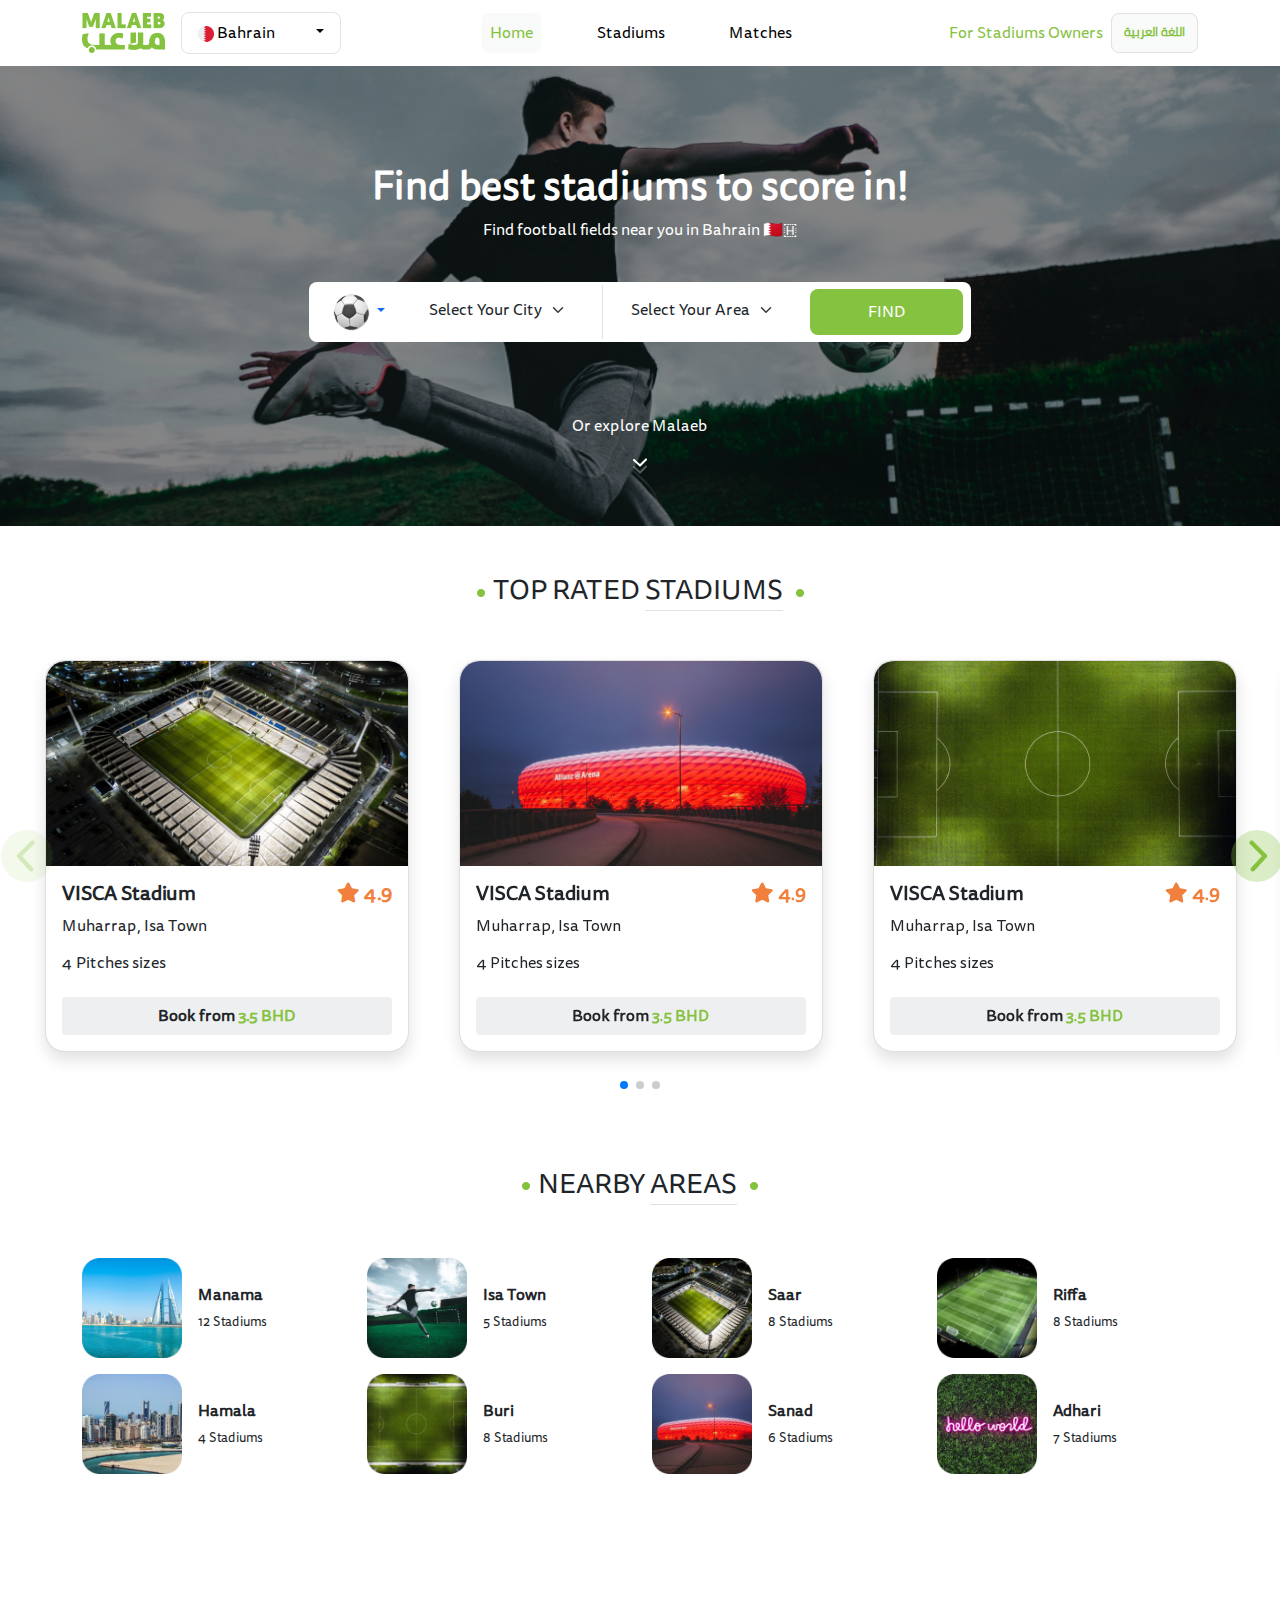
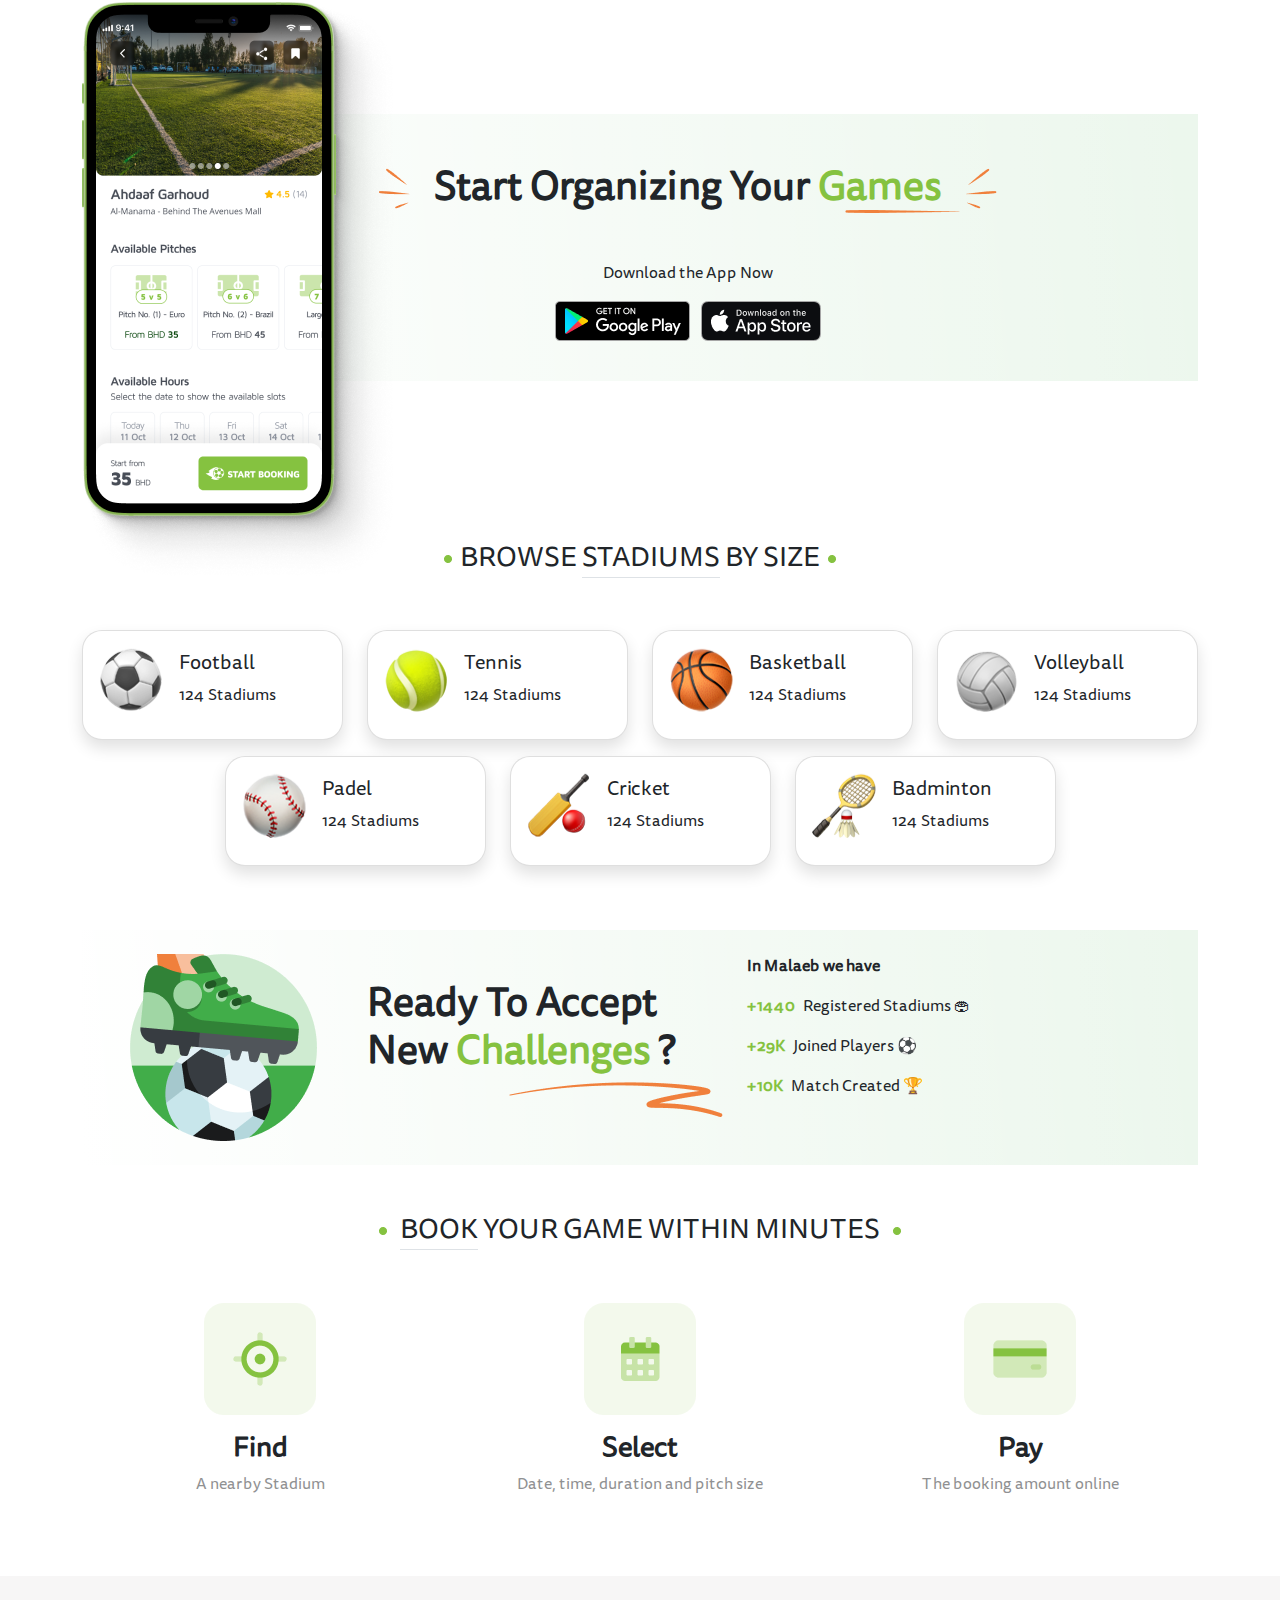
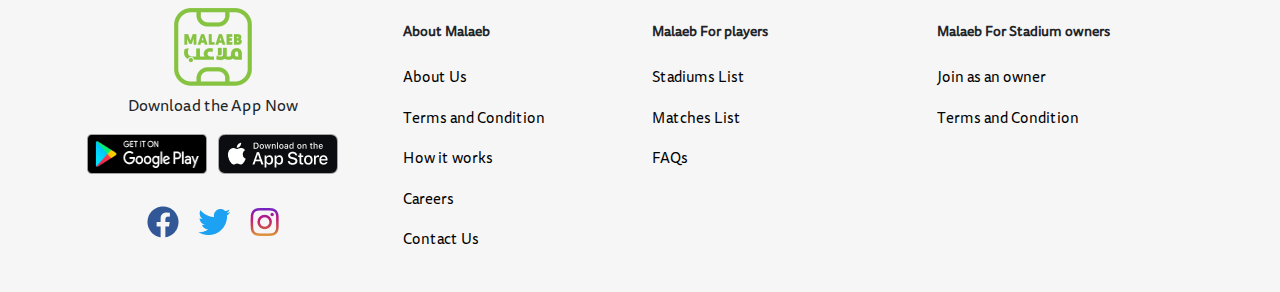
==== index.html @ 945eabc9 "edit home page and stadium list" ====
<!DOCTYPE html>
<html lang="en">

<head>
  <meta charset="UTF-8">
  <meta name="viewport" content="width=device-width, initial-scale=1.0">
  <meta http-equiv="X-UA-Compatible" content="ie=edge">
  <meta name="Description" content="Enter your description here" />
  <link rel="icon" href="images/logo.png">
  <link rel="stylesheet" href="css/bootstrap.min.css">
  <link rel="stylesheet" href="https://cdnjs.cloudflare.com/ajax/libs/font-awesome/5.15.4/css/all.min.css">
  <link rel="stylesheet" href="css/swiper-bundle.min.css">
  <link rel="stylesheet" href="css/style.css">
  <title>Malaaeb</title>
</head>

<body>

  <!-- Header -->
  <header>
    <nav class="navbar editNavbar navbar-expand-lg navbar-light">
      <div class="container">
        <a class="navbar-brand" href="index.html"><img src="images/logo.png" alt="imageLogo" class="img-fluid"></a>
        <button class="navbar-toggler" type="button" data-bs-toggle="collapse" data-bs-target="#navbarSupportedContent"
          aria-controls="navbarSupportedContent" aria-expanded="false" aria-label="Toggle navigation">
          <span class="navbar-toggler-icon"></span>
        </button>
        <div class="collapse navbar-collapse pt-xl-0 pt-4" id="navbarSupportedContent">
          <ul class="navbar-nav me-auto mb-2 mb-lg-0">
            <li class="nav-item dropdown">
              <a class="nav-link dropdown-toggle ps-2" href="#" id="navbarDropdown" role="button" data-bs-toggle="dropdown" aria-expanded="false">
                <img src="images/bahrain.png" class="ps-2"> Bahrain
              </a>
              <ul class="dropdown-menu" aria-labelledby="navbarDropdown">
                <li><a class="dropdown-item" href="#"><img src="images/bahrain.png"> English</a></li>
                <li><a class="dropdown-item" href="#"><img src="images/bahrain.png"> French</a></li>
              </ul>
            </li>
          </ul>
          <ul class="navbar-nav mx-auto mb-2 mb-lg-0">
            <li class="nav-item me-lg-5">
              <a class="nav-link active" href="index.html">Home</a>
            </li>
            <li class="nav-item me-lg-5">
              <a class="nav-link" href="">Stadiums</a>
            </li>
            <li class="nav-item">
              <a class="nav-link" href="matches-list.html">Matches</a>
            </li>
          </ul>
          <ul class="navbar-nav ms-auto mb-2 mb-lg-0">
            <li class="nav-item">
              <a class="nav-link textGreen" href="#">For Stadiums Owners</a>
            </li>
            <li class="nav-item">
              <span class="badge badgeLanguage">اللغة العربية</span>
            </li>
          </ul>
        </div>
      </div>
    </nav>
  </header>
  
  <!-- Find Best Stadiums -->
  <div class="sectionFirst">
    <div class="overlay">
      <div class="container pt-5">
        <div class="row justify-content-center">
          <div class="col-lg-10 text-center">
            <h1 class="text-white fw-bold pt-5">Find best stadiums to score in!</h1>
            <p class="text-white pb-4">Find football fields near you in Bahrain 🇧🇭🇭</p>
            <form>
              <div class="d-sm-flex justify-content-center">
                <div class="d-sm-flex bg-white findForm mb-4">
                  <div class="dropSport text-start">
                    <a class="nav-link dropdown-toggle ps-2 w-100" href="#" id="navbarDropdown" role="button" data-bs-toggle="dropdown" aria-expanded="false">
                      <img src="images/football.png" class="ps-2"> <span class="text-dark d-inline d-sm-none">Football</span>
                    </a>
                    <ul class="dropdown-menu" aria-labelledby="navbarDropdown">
                      <li><a class="dropdown-item" href="#"><img src="images/basket.png">
                        <span class="text-dark d-inline d-sm-none">Basket Ball</span></a>
                      </li>
                      <li><a class="dropdown-item" href="#"><img src="images/volyball.png">
                        <span class="text-dark d-inline d-sm-none">Volley Ball </span></a>
                      </li>
                    </ul>
                  </div>
                  <div class="me-lg-2 px-lg-3">
                    <select class="form-select border-0" aria-label="Default select example">
                      <option selected>Select Your City</option>
                      <option value="cairo">Cairo</option>
                      <option value="alex">Alex</option>
                      <option value="giza">Giza</option>
                    </select>
                  </div>
                  <div class="me-lg-2 px-lg-3 border-start">
                    <select class="form-select border-0" aria-label="Default select example">
                      <option selected>Select Your Area</option>
                      <option value="minia">Minia</option>
                      <option value="mallawi">Mallawi</option>
                      <option value="dayo">Dayo</option>
                    </select>
                  </div>
                  <div>
                    <a href="#" class="btn bg-white textG border-0 mt-1 mb-1 d-block d-sm-none text-start">
                      <img src="images/Position.png" class="imgPosition" alt=""> Detect My Location
                    </a>
                    <button class="btn btnFind mt-1 mb-1 d-none d-sm-block">Find</button>
                    <button class="btn btnFind mt-1 mb-1 d-block d-sm-none">Find Stadiums</button>
                  </div>
                </div>
              </div>
            </form>
            <p class="pt-5 text-white">Or explore Malaeb</p>
            <img src="images/arrow.png" class="img-fluid mx-auto mb-5" alt="">
          </div>
        </div>
      </div>
    </div>
  </div>

  <!-- Top Related Stadiums -->
  <div class="topStaduims pb-4">
    <div class="container-fluid pt-5 px-0">
      <h3 class="text-center"><img class="me-2" src="images/point.png" alt="">TOP RATED  <span class="border-bottom">STADIUMS</span> <img class="ms-2" src="images/point.png" alt=""></h3>
      <div class="swiper-container">
        <div class="swiper-wrapper">
          <div class="swiper-slide">
            <div class="card cardSwipper">
              <img src="images/stad1.png" class="card-img-top" alt="">
              <div class="card-body">
                <h5>VISCA Stadium <span class="float-end stars"><i class="fa fa-star"></i> 4.9</span></h5>
                <p>Muharrap, Isa Town</p>
                <h6>4 Pitches sizes</h6>
                <button class="btn btnBook w-100">Book from <span class="textG">3.5 BHD</span></button>
              </div>
            </div>
          </div>
          <div class="swiper-slide">
            <div class="card cardSwipper">
              <img src="images/stad2.png" class="card-img-top" alt="">
              <div class="card-body">
                <h5>VISCA Stadium <span class="float-end stars"><i class="fa fa-star"></i> 4.9</span></h5>
                <p>Muharrap, Isa Town</p>
                <h6>4 Pitches sizes</h6>
                <button class="btn btnBook w-100">Book from <span class="textG">3.5 BHD</span></button>
              </div>
            </div>
          </div>
          <div class="swiper-slide">
            <div class="card cardSwipper">
              <img src="images/stad3.png" class="card-img-top" alt="">
              <div class="card-body">
                <h5>VISCA Stadium <span class="float-end stars"><i class="fa fa-star"></i> 4.9</span></h5>
                <p>Muharrap, Isa Town</p>
                <h6>4 Pitches sizes</h6>
                <button class="btn btnBook w-100">Book from <span class="textG">3.5 BHD</span></button>
              </div>
            </div>
          </div>
          <div class="swiper-slide">
            <div class="card cardSwipper">
              <img src="images/stad1.png" class="card-img-top" alt="">
              <div class="card-body">
                <h5>VISCA Stadium <span class="float-end stars"><i class="fa fa-star"></i> 4.9</span></h5>
                <p>Muharrap, Isa Town</p>
                <h6>4 Pitches sizes</h6>
                <button class="btn btnBook w-100">Book from <span class="textG">3.5 BHD</span></button>
              </div>
            </div>
          </div>
          <div class="swiper-slide">
            <div class="card cardSwipper">
              <img src="images/stad1.png" class="card-img-top" alt="">
              <div class="card-body">
                <h5>VISCA Stadium <span class="float-end stars"><i class="fa fa-star"></i> 4.9</span></h5>
                <p>Muharrap, Isa Town</p>
                <h6>4 Pitches sizes</h6>
                <button class="btn btnBook w-100">Book from <span class="textG">3.5 BHD</span></button>
              </div>
            </div>
          </div>
        </div>
        <div class="swiper-button-next"><img src="images/Rightcircle.png" alt=""></div>
        <div class="swiper-button-prev"><img src="images/Leftcircle.png" alt=""></div>
        <!-- Add Pagination -->
        <div class="swiper-pagination"></div>
      </div>
    </div>
  </div>

  <div class="container pt-5">
    <!-- Nearby Areas -->
    <h3 class="text-center"><img class="me-2" src="images/point.png" alt="">NEARBY <span class="border-bottom">AREAS</span> <img class="ms-2" src="images/point.png" alt=""></h3>
    <div class="row pt-5">
      <div class="col-lg-3 col-md-4 col-6 mb-3">
        <div class="d-flex">
          <div class="flex-shrink-0">
            <img src="images/manama.png" class="imgMedia" alt="...">
          </div>
          <div class="flex-grow-1 ms-3 pt-lg-4 pt-md-4 pt-sm-3 pt-1">
            <h6 class="fw-bold pt-1">Manama</h6>
            <p class="textVsmall">12 Stadiums</p>
          </div>
        </div>
      </div>
      <div class="col-lg-3 col-md-4 col-6 mb-3">
        <div class="d-flex">
          <div class="flex-shrink-0">
            <img src="images/play.png" class="imgMedia" alt="...">
          </div>
          <div class="flex-grow-1 ms-3 pt-lg-4 pt-md-4 pt-sm-3 pt-1">
            <h6 class="fw-bold pt-1">Isa Town</h6>
            <p class="textVsmall">5 Stadiums</p>
          </div>
        </div>
      </div>
      <div class="col-lg-3 col-md-4 col-6 mb-3">
        <div class="d-flex">
          <div class="flex-shrink-0">
            <img src="images/playground.png" class="imgMedia" alt="...">
          </div>
          <div class="flex-grow-1 ms-3 pt-lg-4 pt-md-4 pt-sm-3 pt-1">
            <h6 class="fw-bold pt-1">Saar</h6>
            <p class="textVsmall">8 Stadiums</p>
          </div>
        </div>
      </div>
      <div class="col-lg-3 col-md-4 col-6 mb-3">
        <div class="d-flex">
          <div class="flex-shrink-0">
            <img src="images/playground2.png" class="imgMedia" alt="...">
          </div>
          <div class="flex-grow-1 ms-3 pt-lg-4 pt-md-4 pt-sm-3 pt-1">
            <h6 class="fw-bold pt-1">Riffa</h6>
            <p class="textVsmall">8 Stadiums</p>
          </div>
        </div>
      </div>
      <div class="col-lg-3 col-md-4 col-6 mb-3">
        <div class="d-flex">
          <div class="flex-shrink-0">
            <img src="images/playground3.png" class="imgMedia" alt="...">
          </div>
          <div class="flex-grow-1 ms-3 pt-lg-4 pt-md-4 pt-sm-3 pt-1">
            <h6 class="fw-bold pt-1">Hamala</h6>
            <p class="textVsmall">4 Stadiums</p>
          </div>
        </div>
      </div>
      <div class="col-lg-3 col-md-4 col-6 mb-3">
        <div class="d-flex">
          <div class="flex-shrink-0">
            <img src="images/playground4.png" class="imgMedia" alt="...">
          </div>
          <div class="flex-grow-1 ms-3 pt-lg-4 pt-md-4 pt-sm-3 pt-1">
            <h6 class="fw-bold pt-1">Buri</h6>
            <p class="textVsmall">8 Stadiums</p>
          </div>
        </div>
      </div>
      <div class="col-lg-3 col-md-4 col-6 mb-3">
        <div class="d-flex">
          <div class="flex-shrink-0">
            <img src="images/playground5.png" class="imgMedia" alt="...">
          </div>
          <div class="flex-grow-1 ms-3 pt-lg-4 pt-md-4 pt-sm-3 pt-1">
            <h6 class="fw-bold pt-1">Sanad</h6>
            <p class="textVsmall">6 Stadiums</p>
          </div>
        </div>
      </div>
      <div class="col-lg-3 col-md-4 col-6 mb-3">
        <div class="d-flex">
          <div class="flex-shrink-0">
            <img src="images/playground6.png" class="imgMedia" alt="...">
          </div>
          <div class="flex-grow-1 ms-3 pt-lg-4 pt-md-4 pt-sm-3 pt-1">
            <h6 class="fw-bold pt-1">Adhari</h6>
            <p class="textVsmall">7 Stadiums</p>
          </div>
        </div>
      </div>
    </div>

    <!--  Start Organizing Your Games -->
    <div class="jumbo">
      <div class="row">
        <div class="col-lg-3 col-md-4">
          <img src="images/iphone.png" class="imgAbsolute" alt="">
        </div>
        <div class="col-lg-7 col-md-8 text-center">
          <h1 class="fw-bold textLg pt-md-5 pt-5 pb-0 mb-0"><img src="images/linesLeft.png" class="me-3" alt="">
            Start Organizing Your <span class="textG">Games</span>  <img src="images/linesRight.png" class="ms-3" alt="">
          </h1>
          <img src="images/border.png" class="ms-auto d-block me-5" alt="">
          <p class="pt-md-5 pt-3 clearfix">Download the App Now</p>
          <p class="text-center pb-4">
            <a href="#"><img src="images/googleplay.png" class="me-2 imgSocial" alt=""></a>
            <a href="#"><img src="images/appstore.png" class="imgSocial" alt=""></a>
          </p>
        </div>
      </div>
    </div>

    <!-- BROWSE STADIUMS BY SIZE -->
    <div>
      <h3 class="text-center"><img class="me-2" src="images/point.png" alt="">BROWSE <span class="border-bottom">STADIUMS</span> BY SIZE<img class="ms-2" src="images/point.png" alt=""></h3>
      <div class="row justify-content-center pt-5">
        <div class="col-lg-3 col-md-4 col-sm-6 mb-3">
          <div class="card cardPlayground">
            <div class="card-body">
              <div class="d-flex">
                <div class="flex-shrink-0">
                  <img src="images/football.png" alt="...">
                </div>
                <div class="flex-grow-1 ms-3 pt-1">
                  <h5>Football</h5>
                  <p>124 Stadiums</p>
                </div>
              </div>
            </div>
          </div>
        </div>
        <div class="col-lg-3 col-md-4 col-sm-6 mb-3">
          <div class="card cardPlayground">
            <div class="card-body">
              <div class="d-flex">
                <div class="flex-shrink-0">
                  <img src="images/tennis.png" alt="...">
                </div>
                <div class="flex-grow-1 ms-3 pt-1">
                  <h5>Tennis</h5>
                  <p>124 Stadiums</p>
                </div>
              </div>
            </div>
          </div>
        </div>
        <div class="col-lg-3 col-md-4 col-sm-6 mb-3">
          <div class="card cardPlayground">
            <div class="card-body">
              <div class="d-flex">
                <div class="flex-shrink-0">
                  <img src="images/basket.png" alt="...">
                </div>
                <div class="flex-grow-1 ms-3 pt-1">
                  <h5>Basketball</h5>
                  <p>124 Stadiums</p>
                </div>
              </div>
            </div>
          </div>
        </div>
        <div class="col-lg-3 col-md-4 col-sm-6 mb-3">
          <div class="card cardPlayground">
            <div class="card-body">
              <div class="d-flex">
                <div class="flex-shrink-0">
                  <img src="images/volyball.png" alt="...">
                </div>
                <div class="flex-grow-1 ms-3 pt-1">
                  <h5>Volleyball</h5>
                  <p>124 Stadiums</p>
                </div>
              </div>
            </div>
          </div>
        </div>
        <div class="col-lg-3 col-md-4 col-sm-6 mb-3">
          <div class="card cardPlayground">
            <div class="card-body">
              <div class="d-flex">
                <div class="flex-shrink-0">
                  <img src="images/padel.png" alt="...">
                </div>
                <div class="flex-grow-1 ms-3 pt-1">
                  <h5>Padel</h5>
                  <p>124 Stadiums</p>
                </div>
              </div>
            </div>
          </div>
        </div>
        <div class="col-lg-3 col-md-4 col-sm-6 mb-3">
          <div class="card cardPlayground">
            <div class="card-body">
              <div class="d-flex">
                <div class="flex-shrink-0">
                  <img src="images/cricket.png" alt="...">
                </div>
                <div class="flex-grow-1 ms-3 pt-1">
                  <h5>Cricket</h5>
                  <p>124 Stadiums</p>
                </div>
              </div>
            </div>
          </div>
        </div>
        <div class="col-lg-3 col-md-4 col-sm-6 mb-3">
          <div class="card cardPlayground">
            <div class="card-body">
              <div class="d-flex">
                <div class="flex-shrink-0">
                  <img src="images/badminton.png" alt="...">
                </div>
                <div class="flex-grow-1 ms-3 pt-1">
                  <h5>Badminton</h5>
                  <p>124 Stadiums</p>
                </div>
              </div>
            </div>
          </div>
        </div>
      </div>
    </div>

    <!-- Ready To Accept -->
    <div class="score mt-5">
      <div class="row">
        <div class="col-lg-3 col-md-3 col-5">
          <div class="p-lg-4 pt-md-4 pt-sm-4 pt-4">
            <img src="images/soccer.png" class="img-fluid ms-3 ms-lg-4 ms-md-2" alt="">
          </div>
        </div>
        <div class="col-lg-4 col-md-4 col-7">
          <h1 class="pt-lg-5 pt-md-4 pt-sm-5 pt-5 textlarge fw-bold">Ready To Accept <br>
            New <span class="textG">Challenges</span> ?
          </h1>
          <img src="images/Page.png" class="ms-auto d-block img-fluid" alt="">
        </div>
        <div class="col-lg-5 col-md-5">
          <div class="pt-4 paddingTop">
            <p class="fw-bold">In Malaeb we have</p>
            <p><span class="textG fw-bold pe-2">+1440</span>Registered Stadiums 🏟 </p>
            <p><span class="textG fw-bold pe-2">+29K</span>Joined Players ⚽️</p>
            <p><span class="textG fw-bold pe-2">+10K</span>Match Created 🏆</p>
          </div>
        </div>
      </div>
    </div>

    <!-- Book your Game -->
    <div class="pt-5">
      <h3 class="text-center"><img class="me-2" src="images/point.png" alt="">
        <span class="border-bottom">BOOK</span> YOUR GAME WITHIN MINUTES <img class="ms-2" src="images/point.png" alt="">
      </h3>
      <div class="row justify-content-around pt-5">
        <div class="col-lg-3 col-md-3 sm-6 text-md-center text-lg-center mb-3">
          <div class="d-md-block d-flex">
            <div class="bgImage">
              <img src="images/Position.png" class="img-fluid mx-auto d-block imageFixedHeight" alt="">
            </div>
            <div>
              <h3 class="fw-bold pt-4 pt-lg-3">Find</h3>
              <p class="textSmall">A nearby Stadium</p>
            </div>
          </div>
        </div>
        <div class="col-lg-3 col-md-3 sm-6 text-md-center text-lg-center mb-3">
          <div class="d-md-block d-flex">
            <div class="bgImage">
              <img src="images/calendar.png" class="img-fluid mx-auto d-block imageFixedHeight" alt="">
            </div>
            <div>
              <h3 class="fw-bold pt-4 pt-lg-3">Select</h3>
              <p class="textSmall">Date, time, duration and pitch size</p>
            </div>
          </div>
        </div>
        <div class="col-lg-3 col-md-3 sm-6 text-md-center text-lg-center mb-3">
          <div class="d-md-block d-flex">
            <div class="bgImage">
              <img src="images/Creditcard.png" class="img-fluid mx-auto d-block imageFixedHeight" alt="">
            </div>
            <div>
              <h3 class="fw-bold pt-4 pt-lg-3">Pay</h3>
              <p class="textSmall">The booking amount online</p>
            </div>
          </div>
        </div>
      </div>
    </div>

  </div>
  <!-- Footer -->
  <div class="footer p-4 mt-5">
    <div class="container">
      <div class="row">
        <div class="col-lg-3 col-md-6">
          <img src="images/malaeb.png" class="img-fluid mx-auto d-block" alt="">
          <p class="text-center">Download the App Now</p>
          <p class="text-center">
            <a href="#"><img src="images/googleplay.png" class="me-2 imgSocial" alt=""></a>
            <a href="#"><img src="images/appstore.png" class="imgSocial" alt=""></a>
          </p>
          <p class="text-center pt-3">
            <a href="#"><img src="images/facebook.png" class="me-3" alt=""></a>
            <a href="#"><img src="images/twitter.png" class="me-3" alt=""></a>
            <a href="#"><img src="images/instagram.png" alt=""></a>
          </p>
        </div>
        <div class="col-lg-3 col-md-6 col-sm-6 ps-lg-5 willHide">
          <h6 class="pt-4">About Malaeb</h6>
          <p><a href="#">About Us</a></p>
          <p><a href="#">Terms and Condition</a></p>
          <p><a href="#">How it works</a></p>
          <p><a href="#">Careers</a></p>
          <p><a href="#">Contact Us</a></p>
        </div>
        <div class="col-lg-3 col-md-6 col-sm-6 willHide">
          <h6 class="pt-4">Malaeb For players</h6>
          <p><a href="#">Stadiums List</a></p>
          <p><a href="#">Matches List</a></p>
          <p><a href="#">FAQs</a></p>
        </div>
        <div class="col-lg-3 col-md-6 col-sm-6 willHide">
          <h6 class="pt-4">Malaeb For Stadium owners</h6>
          <p><a href="#">Join as an owner</a></p>
          <p><a href="#">Terms and Condition</a></p>
        </div>
      </div>
    </div>
  </div>
  <script src="js/jquery.min.js"></script>
  <script src="js/popper.min.js"></script>
  <script src="js/bootstrap.min.js"></script>
  <script src="js/swiper-bundle.min.js"></script>
  <script src="js/file.js"></script>
</body>

</html>
---- css/style.css ----
@font-face{
    src: url(../webfonts/TisaSansPro-Regular.ttf);
    font-family: tisa;
}
@font-face{
    src: url(../webfonts/Cairo-Regular.ttf);
    font-family: cairo;
}
body{
    font-family: tisa;
}
.editNavbar .dropdown{
    border: 1px solid #e3e2e2;
    border-radius: 8px;
    min-width: 10rem;
}
.dropSport img{
    height: 38px;
}
.editNavbar .nav-item .nav-link{
    color: black;
    font-weight: 400;
}
.editNavbar .nav-item .textGreen{
    color: #85C240;
}
.textG{
    color: #85C240;
}
.imgPosition{
    width: 30px;
    height: 30px;
}
.editNavbar .nav-item .nav-link.active{
    background:linear-gradient(0deg, rgba(255, 255, 255, 0.9), rgba(255, 255, 255, 0.9)), #C2C9D1;
    color: #85C240;
    border-radius: 8px;
}
.editNavbar .dropdown-toggle::after{
    /* display: inline-block; */
    margin-left: 0.255em;
    vertical-align: .255em;
    content: "";
    border-top: 0.3em solid;
    border-right: .3em solid transparent;
    border-bottom: 0;
    margin-top: 0.5rem;
    margin-right: 0.5rem;
    float: right;
    border-left: .3em solid transparent;
}
.badgeLanguage{
    background: linear-gradient(0deg, rgba(255, 255, 255, 0.9), rgba(255, 255, 255, 0.9)), #C2C9D1;
    border: 1px solid #e3e2e2;
    border-radius: 8px;
    color: #85C240;
    padding:0.75rem;
    font-family: cairo;
    height: 40px;
}
/* ========================== */
.sectionFirst {
    background: url(../images/bgImage.png);
    background-position: center;
    min-height: 20rem;
    background-repeat: no-repeat;
    -webkit-background-size: cover;
    -moz-background-size: cover;
    -o-background-size: cover;
    background-size: cover;
}
.sectionFirst .overlay{
    background-color: rgb(0 0 0 / 48%);
    min-height: 20rem;
}
.btnFind{
    background-color: #85C240;
    width: 153px;
    text-transform: uppercase;
    color: white;
    height: 46px;
    border-radius: 8px;
}
.btnFind:hover{
    background-color: #6e9e36;
    color: white;
}
.findForm{
    padding: 0.2rem 0.5rem 0.2rem 0.5rem;
    border-radius: 8px;
}
.findForm .form-select{
    height: 50px;
}
.imgSportCard{
    width: 25px;
    margin-right: 0.5rem;
}
.fontLg{
    font-size: 29px;
    line-height: 25px;
}
@media screen and (max-width:575px){
    .btnFind{
        width: 100%;
    }
}
/* =========================== */
.bgImage{
    background: url(../images/bg.png);
    object-fit: cover;
    width: 112px;
    height: 112px;
    position: relative;
    margin: auto;
}
.imageFixedHeight{
    align-self: center;
    max-height: 100%;
    max-width: 100%;
    width: auto;
    height: auto;
    position: absolute;
    top: 0;
    bottom: 0;
    left: 0;
    right: 0;
    margin: auto;
}
.textSmall{
    color: #909192;
    font-size: 16px;
}
.textVsmall{
    font-size: 13px;
}
.imgMedia{
    width: 100px;
    height: 100px;
}
@media screen and (max-width:500px){
    .imgMedia{
        width: 60px;
        height: 60px;
    }
}
.jumbo{
    margin-top: 14rem;
    margin-bottom: 10rem;
    background: linear-gradient(85.42deg, #FFFFFF 0%, rgba(255, 255, 255, 0) 100%), linear-gradient(0deg, rgba(255, 255, 255, 0.9), rgba(255, 255, 255, 0.9)), #41AD49;
    min-height: 235px;
}
.imgAbsolute{
    position: absolute;
    margin-top: -7rem;
}
.score{
    background: linear-gradient(85.42deg, #FFFFFF 0%, rgba(255, 255, 255, 0) 100%), linear-gradient(0deg, rgba(255, 255, 255, 0.9), rgba(255, 255, 255, 0.9)), #41AD49;
}
.bgImg{
    margin-top: -1rem;
}
.facilities{
    border: 1px solid #C2C9D1;
    border-radius: 8px;
    padding: 0.5rem;
    margin-right: 0.5rem;
    min-width: 140px;
}
.imgPich{
    width: 58px;
    height: 40px;
    object-fit: cover;
}
/* ================================================= */
.footer{
    background-color: #f7f6f6;
}
.footer .imgSocial{
    width: 120px;
    height: 40px;
}
.footer h6{
    font-size: 14px;
    font-weight: bold;
    padding-bottom: 1rem;
}
.footer p a{
    text-decoration: none;
    color: black;
    font-size: 15px;
}
.cardPlayground{
    /* White/Default */

    background: #FFFFFF;
    /* Elevation - 3 */

    box-shadow: 0px 8px 16px rgba(0, 0, 0, 0.12);
    border-radius: 20px;
}
/* =============================== */
.swiper-container {
    width: 100%;
    padding: 0rem 2.8rem 0rem 2.8rem;
    position: relative;
    height: 100%;
}

.swiper-slide {
    font-size: 18px;
    background: #fff;
    padding-left: 0px;
    padding-right: 0px;
    margin-left: 0px;
    margin-right: 0px;
    height: 480px;
    /* Center slide text vertically */
    display: -webkit-box;
    display: -ms-flexbox;
    display: -webkit-flex;
    display: flex;
    -webkit-box-pack: center;
    -ms-flex-pack: center;
    -webkit-justify-content: center;
    justify-content: center;
    -webkit-box-align: center;
    -ms-flex-align: center;
    -webkit-align-items: center;
    align-items: center;
}
.swiper-pagination{
    bottom: 0px !important;
}
.swiper-slide img{
    width: 100%;
    height: 205px;
    border-radius: 20px 20px 0px 0px;
    object-fit: cover;
}
.sliderStad img{
    height: 370px;
    width: 100%;
    border-radius: 20px;
    object-fit: cover;
}
.topStaduims .swiper-button-prev img{
    position: absolute;
    z-index: 99995 !important;
    left: -14px;
}
.topStaduims .swiper-button-next img{
    position: absolute;
    z-index: 99995 !important;
    left: -14;
}
.swiper-button-prev:after, .swiper-container-rtl .swiper-button-next:after{
    content: "";
}
.swiper-button-next:after, .swiper-container-rtl .swiper-button-prev:after{
    content: "";
}
.cardSwipper{
    box-shadow: 0px 8px 16px rgba(0, 0, 0, 0.12);
    border-radius: 20px;
}
.cardSwipper h5{
    font-weight: bold;
    font-size: 20px;
}
.cardSwipper p{
    font-size: 16px;
}
.stars{
    color: #F0803C;
}
.btnBook{
    background-color: #eeeff0;
    margin-top: 1rem;
    font-weight: bold;
}
/* ============================== */
.cardList{
    border-radius: 20px;
}
.cardList .card-img-top{
    height: 190px;
    width: 100%; 
    border-radius:20px 0px 0px 20px;
    object-fit: cover;
}
.btnFilter{
    color: #41AD49;
    background-color: #edeeef;
}
/* ============================= */
.imgCircle{
    height: 48px;
    width: 48px;
    object-fit: cover;
    border-radius: 50%;
}
.txtLarge{
    font-size: 26px;
}
.available{
    border: 1px solid #C2C9D1;
    padding: 0.5rem 0.5rem 0.2rem .5rem;
    border-radius: 8px;
}
.navFootball .nav-item .nav-link.active{
    background: rgba(135, 190, 68, 0.1);
    color: #87BE44;
}
/* ============================== */
@media screen and (max-width:767px){
    .cardPlayground .card-body{
        display: flex;
    }
    .imgAbsolute{
        display: none;
        position: relative;
        margin-top: 4rem;
        margin-right: auto;
        margin-left: auto;
        /* display: block; */
    }
    .jumbo{
        margin-top: 4rem;
        margin-bottom: 4rem
    }
    .textLg{
        font-size: 18px;
    }
    .bgImage{
        margin: unset;
        margin-right: 1rem;
    }
    .willHide{
        display: none;
    }
    .cardList .card-img-top{
        border-radius: 20px 20px 0px 0px;
    }
    .swiper-container {
        width: 100%;
        padding: 0rem 1.5rem 0rem 1.5rem;
        position: relative;
        height: 100%;
    }
}
@media screen and (max-width:992px){
    .paddingTop{
        text-align: center;
    }
}
@media screen and (max-width:400px){
    .textlarge{
        font-size: 24px;
    }
}
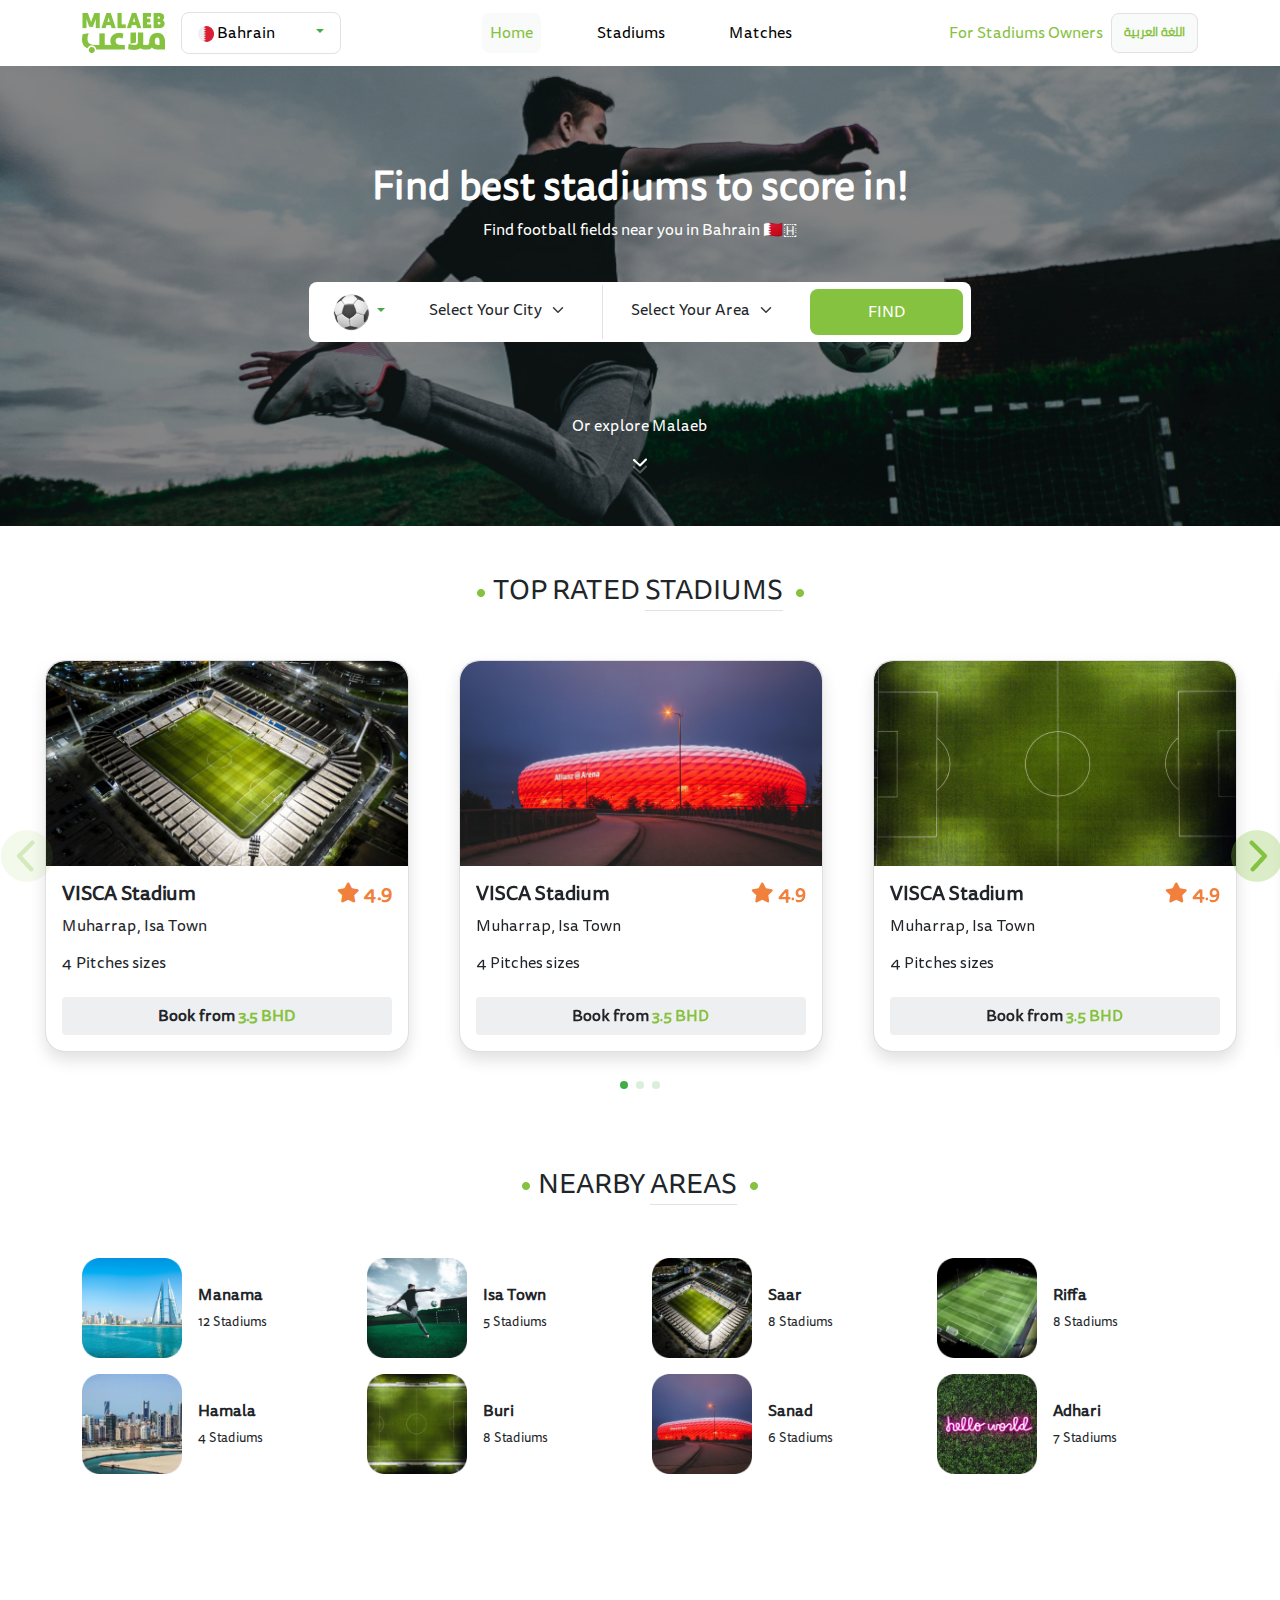
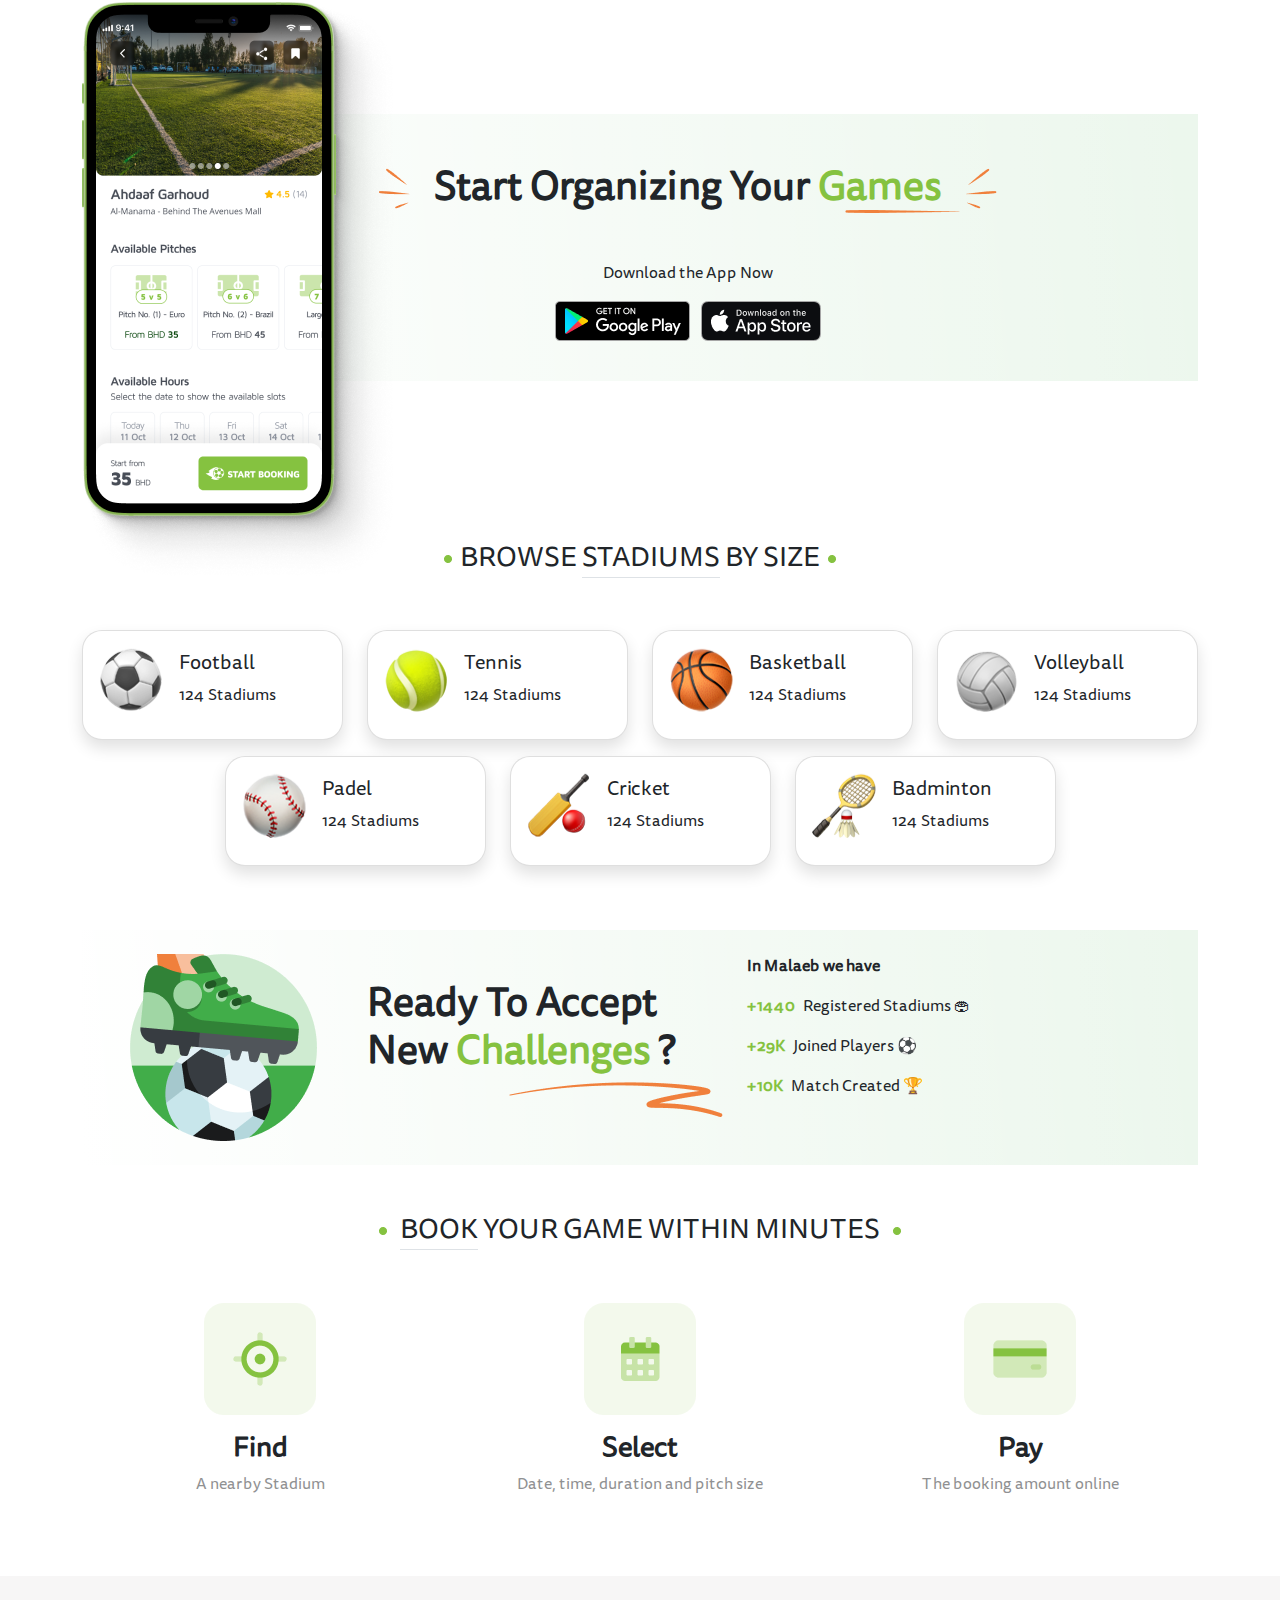
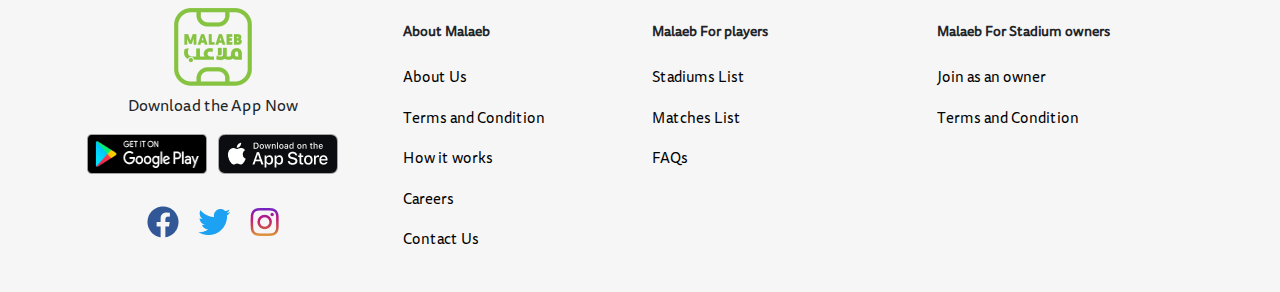
==== commit a151a7ed: "edits design" ====
--- a/index.html
+++ b/index.html
@@ -42,10 +42,10 @@
               <a class="nav-link active" href="index.html">Home</a>
             </li>
             <li class="nav-item me-lg-5">
-              <a class="nav-link" href="">Stadiums</a>
+              <a class="nav-link" href="stadium-list.html">Stadiums</a>
             </li>
             <li class="nav-item">
-              <a class="nav-link" href="matches-list.html">Matches</a>
+              <a class="nav-link" href="stadium-page.html">Matches</a>
             </li>
           </ul>
           <ul class="navbar-nav ms-auto mb-2 mb-lg-0">
@@ -186,6 +186,7 @@
         <!-- Add Pagination -->
         <div class="swiper-pagination"></div>
       </div>
+
     </div>
   </div>
 
--- a/css/style.css
+++ b/css/style.css
@@ -293,6 +293,84 @@
     color: #41AD49;
     background-color: #edeeef;
 }
+.btnNext{
+    background-color: #eff0f1;
+    color: #41AD49;
+}
+.btnDisable{
+    background-color: #eff0f1;
+    color: #91a192;
+}
+.amountDistance{
+    border: none;
+    color: #41AD49;
+    font-weight: bold;
+}
+.btnDay ,.btnTime{
+    min-width: 5rem;
+    border: 1px solid #EBEEF2;
+}
+.btnActive{
+    border: 2px solid #87BE44;
+}
+.btnActive p:last-child{
+    font-weight: bold;
+}
+.btnTimeActive{
+    border: 2px solid #87BE44;
+    color: #41AD49;
+}
+.btnTimeS{
+    border: 1px solid #EBEEF2;
+    min-width: 104px;
+}
+.btnTimeS p:last-child{
+    color: #b6bac0;
+}
+.btnTimeSActive{
+    border: 2px solid #87BE44;
+    color: #41AD49;
+}
+.btnTimeSActive p:last-child{
+    color: #41AD49;
+}
+.modalSlot .modal-body{
+    max-height: 29rem;
+    overflow: auto;
+}
+.dateSlot{
+    border: 1px solid #EBEEF2;
+    border-radius: 8px;
+}
+.dateSlot button{
+    font-size: 12px;
+    padding-top: 0.7rem;
+    color: #b6bac0;
+}
+.availableSlots{
+    background: linear-gradient(0deg, rgba(255, 255, 255, 0.9), rgba(255, 255, 255, 0.9)), #C2C9D1;
+    margin-bottom: 1rem;
+    min-width: 15rem;
+}
+.form-check-input:checked{
+    background-color:#85C240;
+    border-color: #85C240;
+}
+.minCard{
+    margin-right: 0.4rem;
+    min-width: 8rem;
+    height: 4.2rem;
+}
+.minCard .card-header ,.minCard .card-body{
+    padding: 0;
+}
+.minCard .card-header p{
+    color: #F4AC45;
+    text-align: center;
+}
+/* .overflowSlots{
+    max-height: 22rem;
+} */
 /* ============================= */
 .imgCircle{
     height: 48px;
@@ -311,6 +389,93 @@
 .navFootball .nav-item .nav-link.active{
     background: rgba(135, 190, 68, 0.1);
     color: #87BE44;
+}
+.mapouter {
+    position: relative;
+    text-align: right;
+    width: 100%;
+    height: 400px;
+  }
+
+  .gmap_canvas {
+    overflow: hidden;
+    background: none !important;
+    width: 100%;
+    height: 400px;
+  }
+
+  .gmap_iframe {
+    height: 400px !important;
+}
+.ui-widget.ui-widget-content{
+    border:none;
+}
+.slideRange .ui-widget.ui-widget-content{
+    border: 1px solid #c5c5c5;
+}
+
+.ui-datepicker td span, .ui-datepicker td a{
+    width: 30px;
+}
+.ui-state-default, .ui-widget-content .ui-state-default, .ui-widget-header .ui-state-default, .ui-button{
+    border-radius: 50%;
+    text-align: center;
+    border: 1px solid #DFDFDF;
+    background-color:white;
+}
+.ui-state-highlight, .ui-widget-content .ui-state-highlight, .ui-widget-header .ui-state-highlight,html .ui-button.ui-state-disabled:active{
+    background-color:#41AD49;
+    color:white;
+}
+.ui-state-active{
+    background-color: #41AD49;
+}
+.ui-state-active, .ui-widget-content .ui-state-active, .ui-widget-header .ui-state-active, a.ui-button:active, .ui-button:active, .ui-button.ui-state-active:hover{
+    background-color: #85C240;
+    border: none;
+}
+.ui-datepicker .ui-datepicker-header{
+    background-color: white;
+    border: none;
+}
+.editPicker{
+    padding: 1rem 0.5rem;
+    box-shadow: 0px 12px 28px rgba(0, 0, 0, 0.05);
+}
+.editPicker .ui-widget.ui-widget-content{
+    margin: auto;
+}
+.minSlot{
+    background-color: #eef1f5;
+    border-radius: 15px;
+    padding: 0.5rem;
+    height: 48px;
+}
+.minSlot span{
+    background-color: white;
+    width: 67%;
+    text-align: center;
+    display: inline-block;
+    border-radius: 15px;
+    padding: 0.2rem 5px 0.2rem 5px;
+}
+.dropdown-toggle::after {
+    display: inline-block;
+    margin-left: .255em;
+    vertical-align: .255em;
+    color: #41AD49;
+    content: "";
+    border-top: .3em solid;
+    border-right: .3em solid transparent;
+    border-bottom: 0;
+    border-left: .3em solid transparent;
+}
+.form-select:focus{
+    border: none;
+    box-shadow: none;
+}
+.swiper-container-horizontal>.swiper-pagination-bullets .swiper-pagination-bullet{
+    background-color: #41AD49;
 }
 /* ============================== */
 @media screen and (max-width:767px){
@@ -326,8 +491,8 @@
         /* display: block; */
     }
     .jumbo{
-        margin-top: 4rem;
-        margin-bottom: 4rem
+        margin-top: 2rem;
+        margin-bottom: 2rem;
     }
     .textLg{
         font-size: 18px;
@@ -348,6 +513,12 @@
         position: relative;
         height: 100%;
     }
+    .sliderStad img{
+        height: 250px;
+        width: 100%;
+        border-radius: 20px;
+        object-fit: cover;
+    }
 }
 @media screen and (max-width:992px){
     .paddingTop{
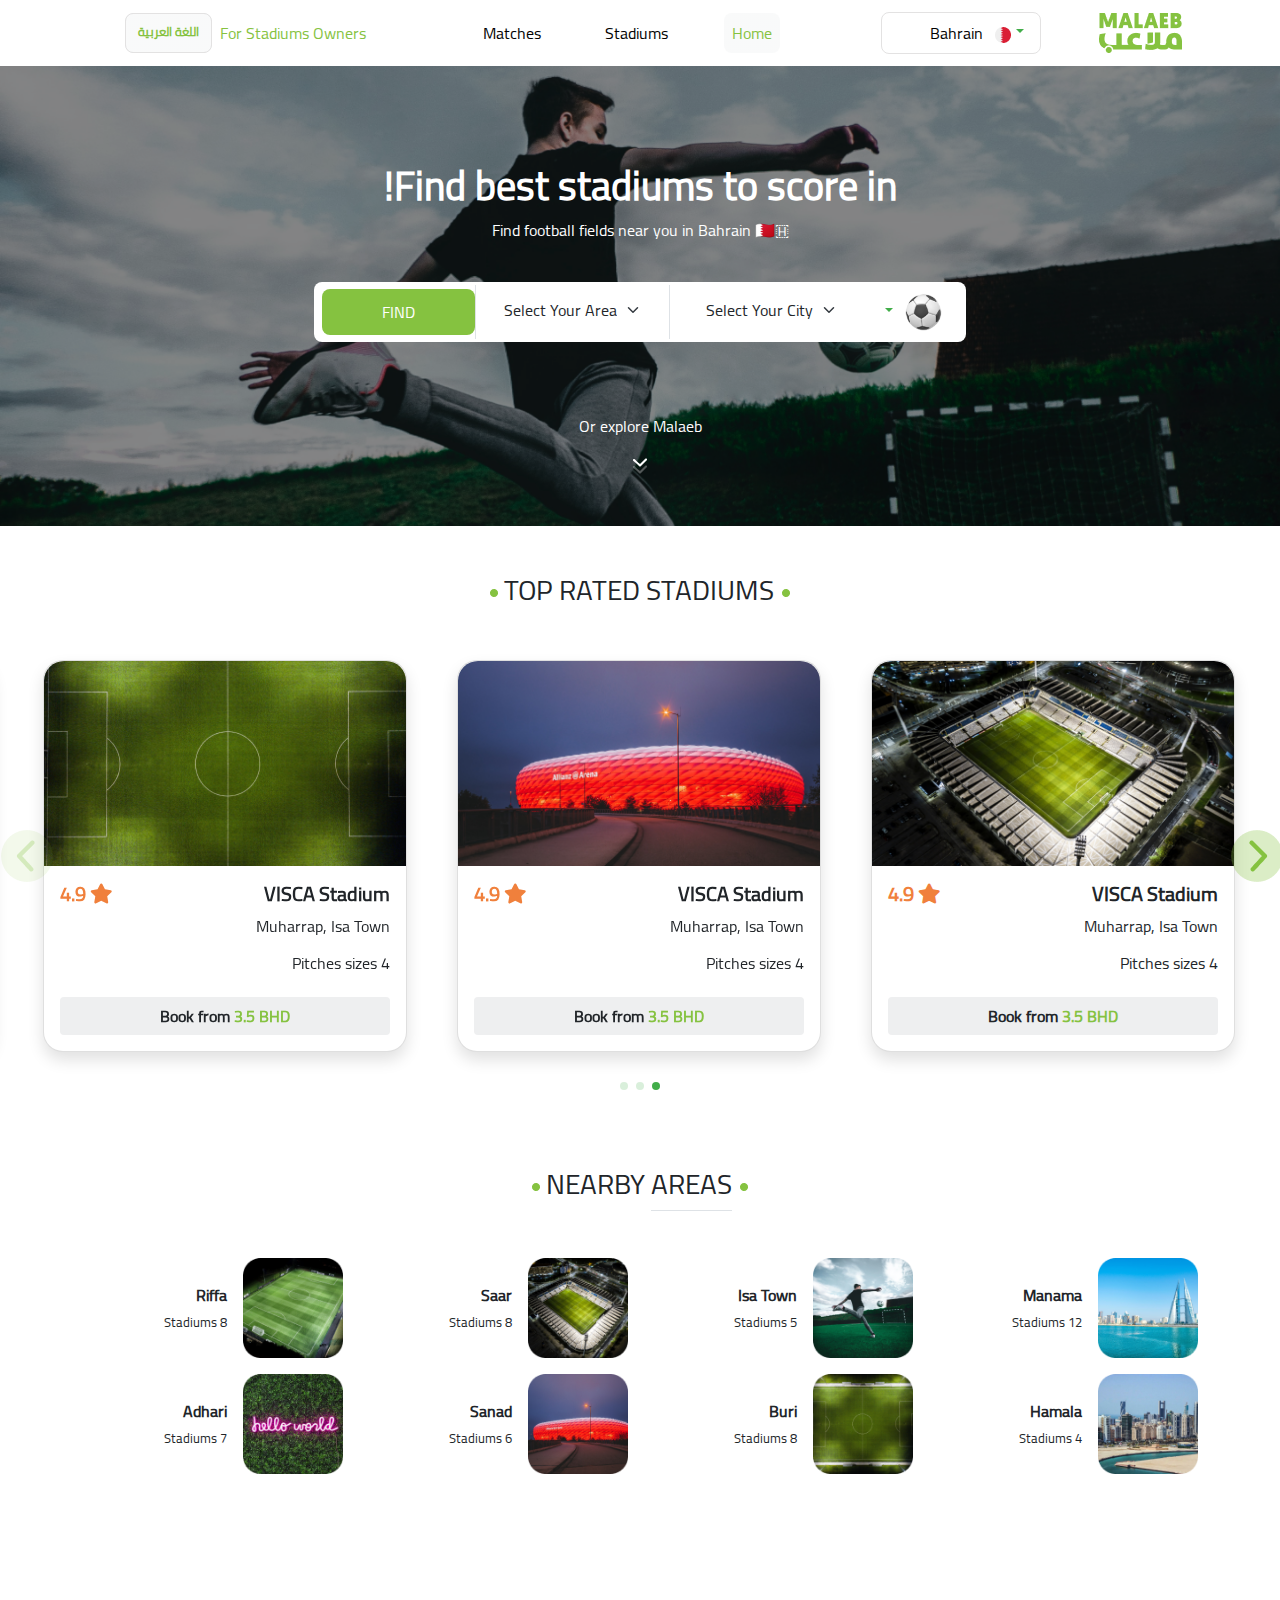
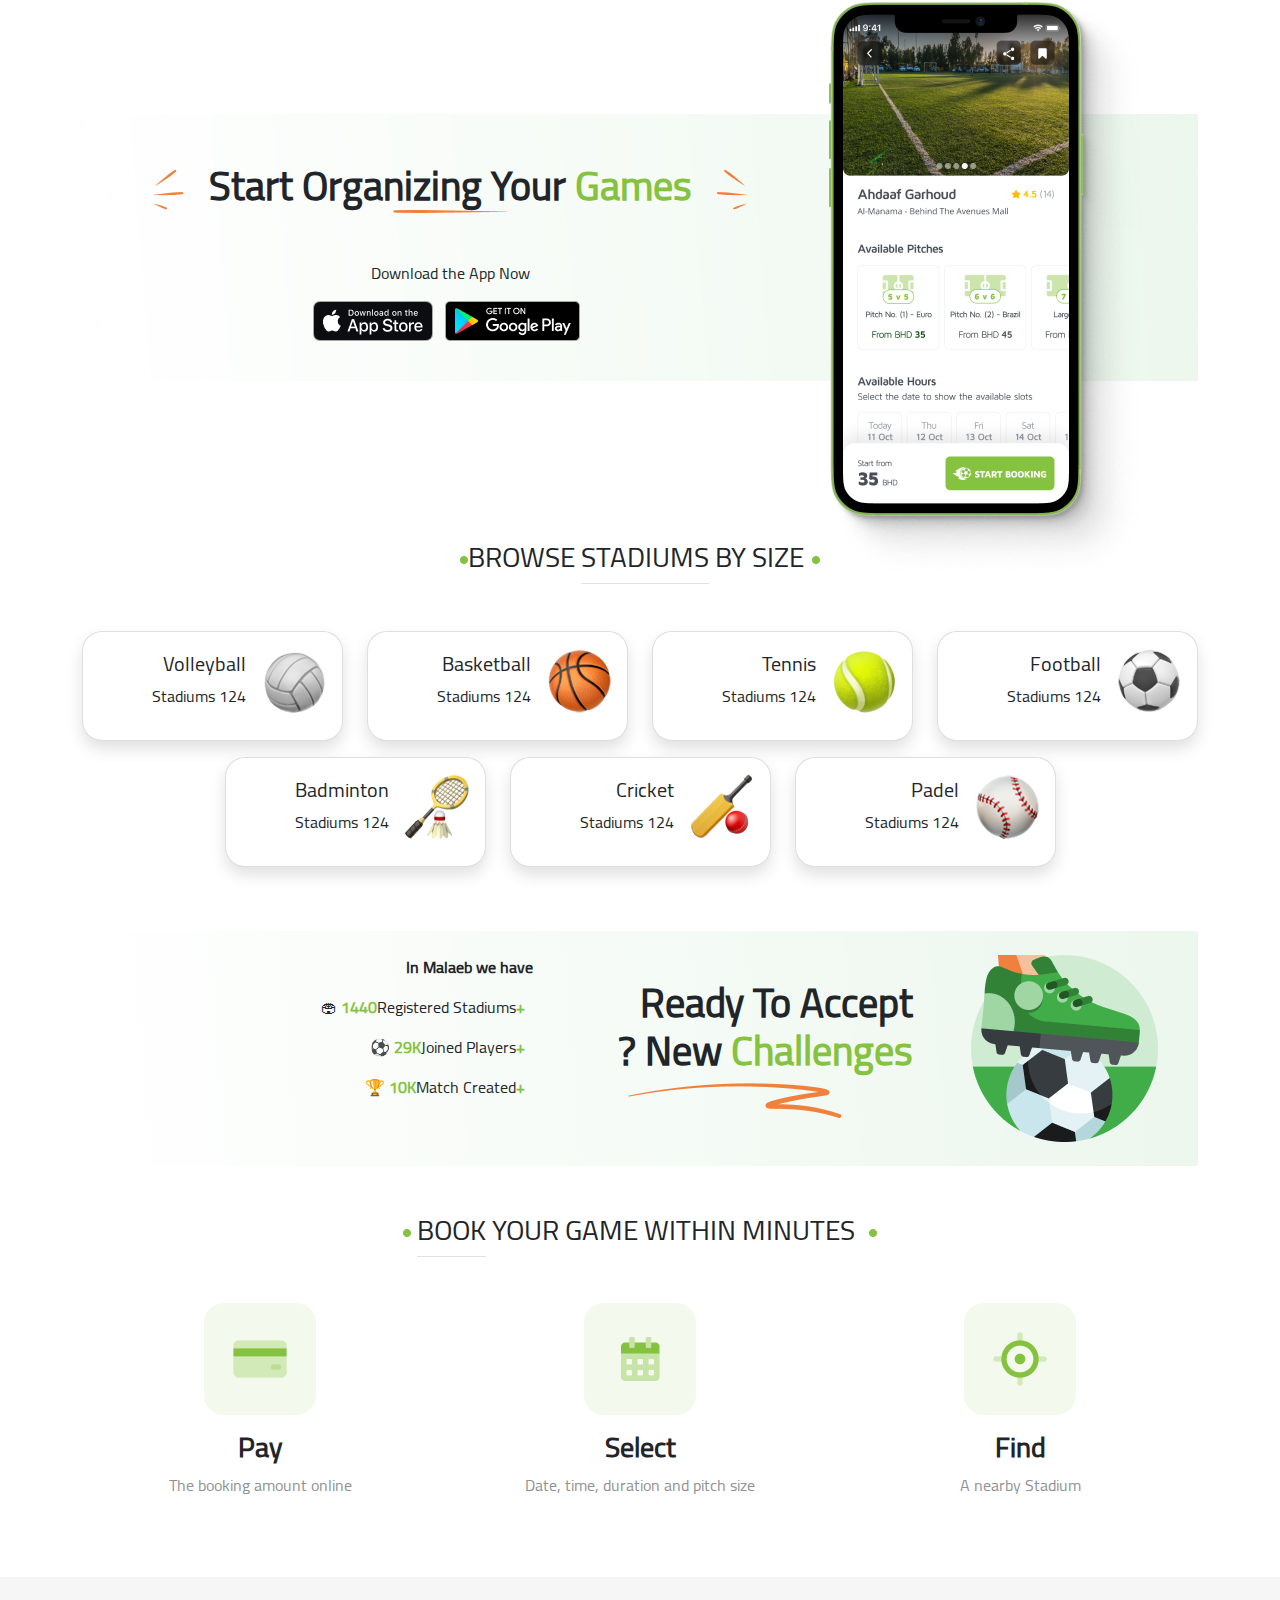
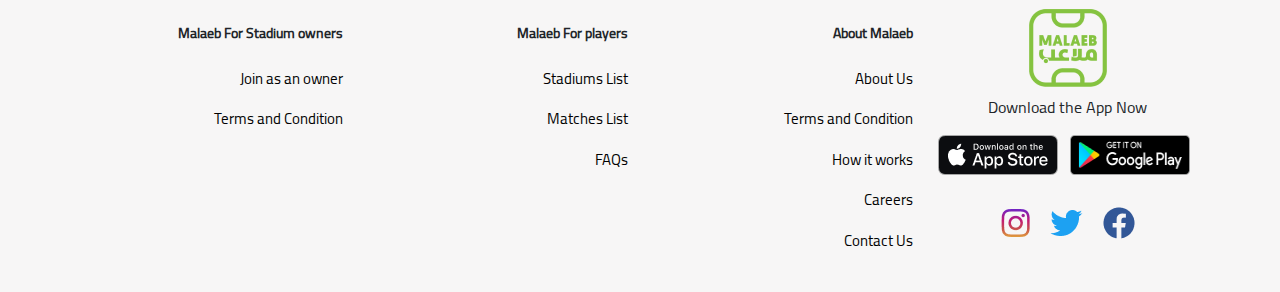
==== commit 6c740ee3: "arabic version" ====
--- a/index.html
+++ b/index.html
@@ -11,6 +11,7 @@
   <link rel="stylesheet" href="https://cdnjs.cloudflare.com/ajax/libs/font-awesome/5.15.4/css/all.min.css">
   <link rel="stylesheet" href="css/swiper-bundle.min.css">
   <link rel="stylesheet" href="css/style.css">
+  <link rel="stylesheet" href="css/styleAr.css">
   <title>Malaaeb</title>
 </head>
 
--- a/css/style.css
+++ b/css/style.css
@@ -34,6 +34,7 @@
 .editNavbar .nav-item .nav-link.active{
     background:linear-gradient(0deg, rgba(255, 255, 255, 0.9), rgba(255, 255, 255, 0.9)), #C2C9D1;
     color: #85C240;
+    padding: 0.5rem;
     border-radius: 8px;
 }
 .editNavbar .dropdown-toggle::after{
@@ -477,6 +478,44 @@
 .swiper-container-horizontal>.swiper-pagination-bullets .swiper-pagination-bullet{
     background-color: #41AD49;
 }
+.imgTag{
+    width: 63px;
+    height: 63px;
+}
+.bgPayment{
+    background-color: #f7f7f7;
+}
+.specialOffer{
+    border: 2px solid #87BE44;
+}
+.specialOffer p:first-child{
+    background-color: #F4AC45;
+    color: white;
+}
+.specialOfferLower{
+    border: 2px solid #87BE44;
+}
+.specialOfferLower p:first-child{
+    background-color: #41AD49;
+    color: white;
+}
+.newSpecial{
+    border: 1px solid #EBEEF2;
+}
+.newSpecial p:first-child{
+    background-color: #F4AC45;
+    color: white;
+}
+.form-control:focus{
+    box-shadow: none;
+}
+.minSpecial{
+    min-width: 7rem;
+}
+.specialOffer:focus, .btnTimeS:focus ,.specialOfferLower:focus ,
+.btnDay:focus , .btnTime:focus ,.newSpecial:focus{
+    box-shadow: 0 0 0 0.1rem rgb(71 198 7 / 61%);
+}
 /* ============================== */
 @media screen and (max-width:767px){
     .cardPlayground .card-body{
--- a/css/styleAr.css
+++ b/css/styleAr.css
@@ -0,0 +1,85 @@
+@font-face{
+    src: url(../webfonts/Cairo-Regular.ttf);
+    font-family: cairo
+}
+body{
+    font-family: Cairo;
+    direction: rtl;
+}
+.navbar-nav{
+    padding-right: 1rem;
+}
+.float-end{
+    float: left !important;
+}
+.float-start{
+    float: right !important;
+}
+.me-2{
+    margin-left: 0.5rem !important;
+}
+.me-auto{
+    margin-left: auto !important;
+}
+.ms-auto{
+    margin-right: auto !important;
+}
+.swiper-button-next {
+    left: auto !important;
+    right: 10px !important;
+}
+.swiper-button-prev {
+    right: auto !important;
+    left: 10px !important;
+}
+.ms-3 {
+    margin-left: unset !important;
+    margin-right: 1rem!important;
+}
+.me-3 {
+    margin-left: 1rem!important;
+    margin-right: unset !important;
+}
+.minSlot{
+    direction: ltr;
+}
+.ps-3 {
+    padding-right: 1rem!important;
+}
+.jumbo .row{
+    justify-content: space-around;
+}
+.jumbo .row .ms-auto{
+    margin-left: auto!important;
+}
+.navFootball {
+    padding-right: 0px;
+}
+.dateSlot {
+    direction: ltr;
+}
+.dropdown-item{
+    text-align: right;
+}
+.modal-header .btn-close{
+    margin-left: unset;
+    margin-right: auto;
+}
+.navFootball .nav-item:first-child{
+    margin-left: 0.5rem;
+}
+.cardList .card-img-top{
+    border-radius: 0px 20px 20px 0px;
+}
+.border-start {
+    border-right: 1px solid #dee2e6!important;
+}
+.input-group .input-group-text ,.input-group .form-control{
+    border-radius: 0%;
+}
+@media (min-width: 992px){
+    .me-lg-5 {
+        margin-left: 3rem!important;
+        margin-right: unset !important;
+    }
+}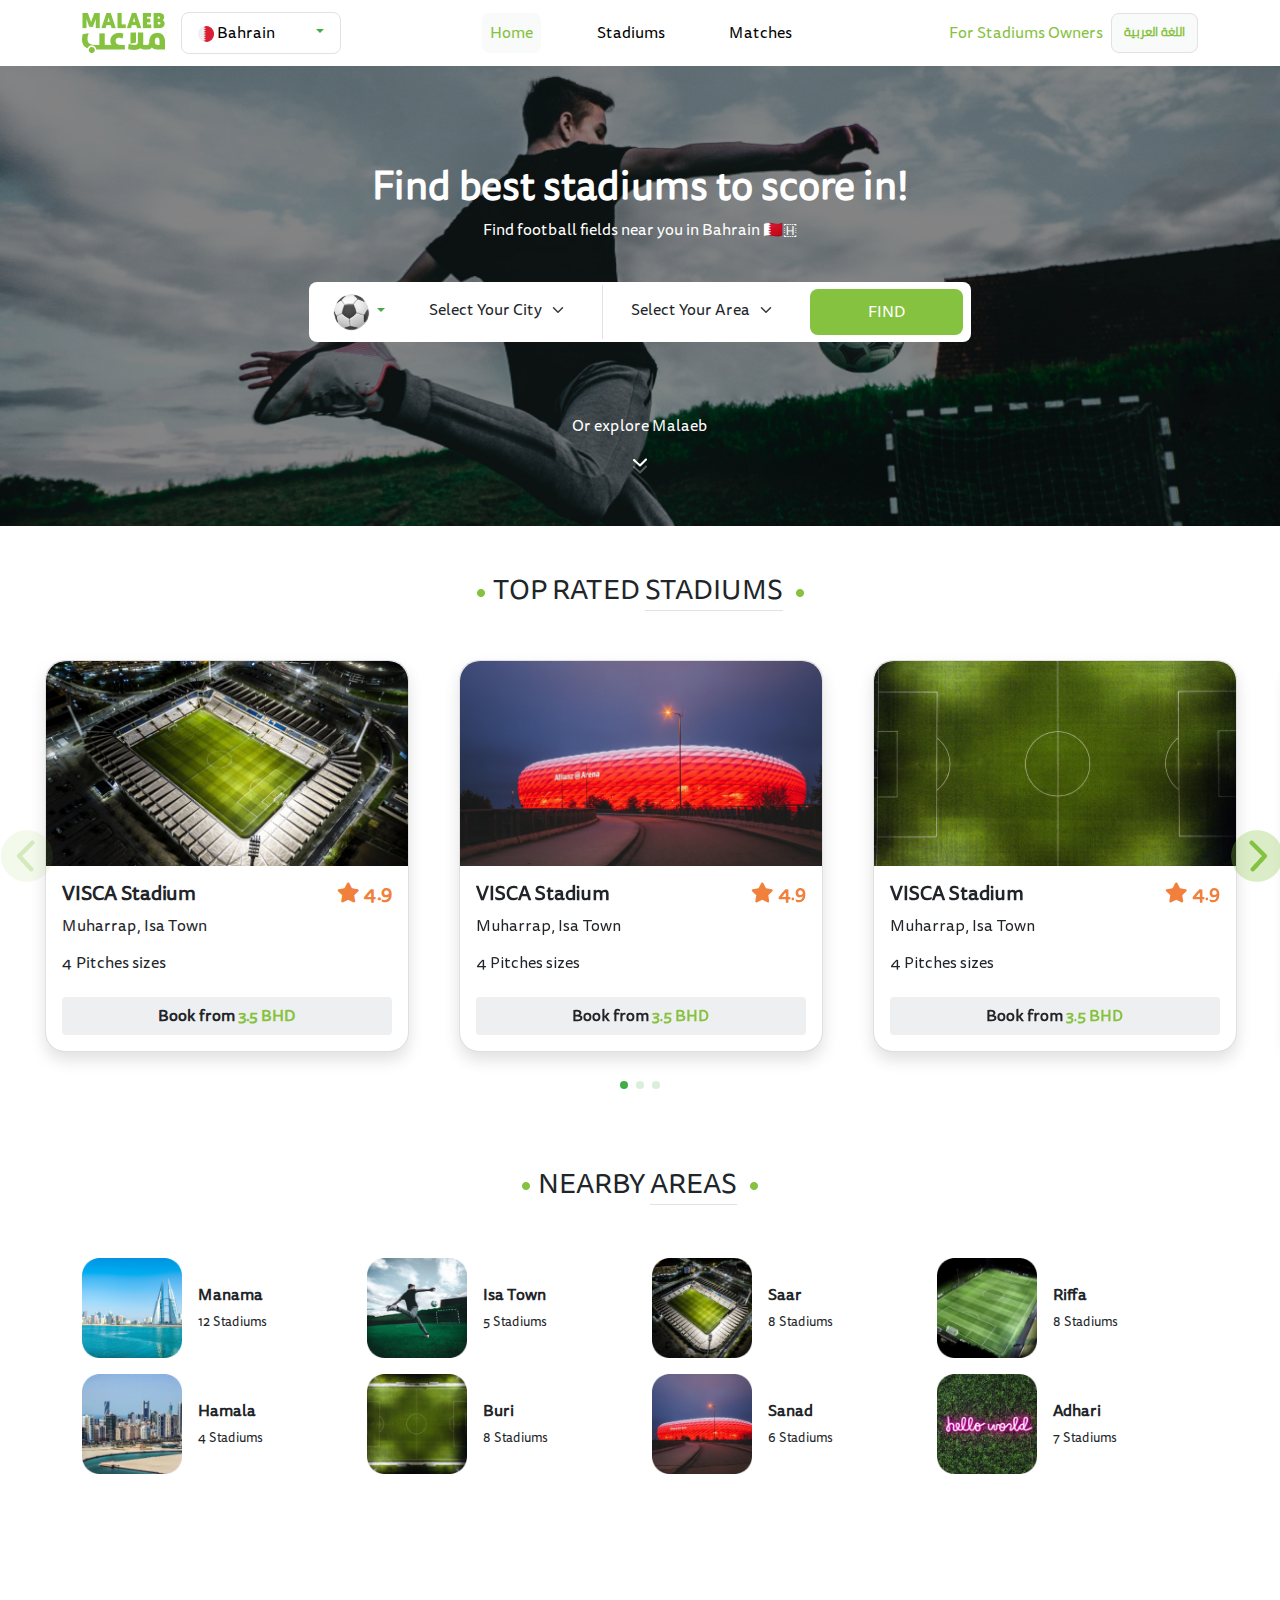
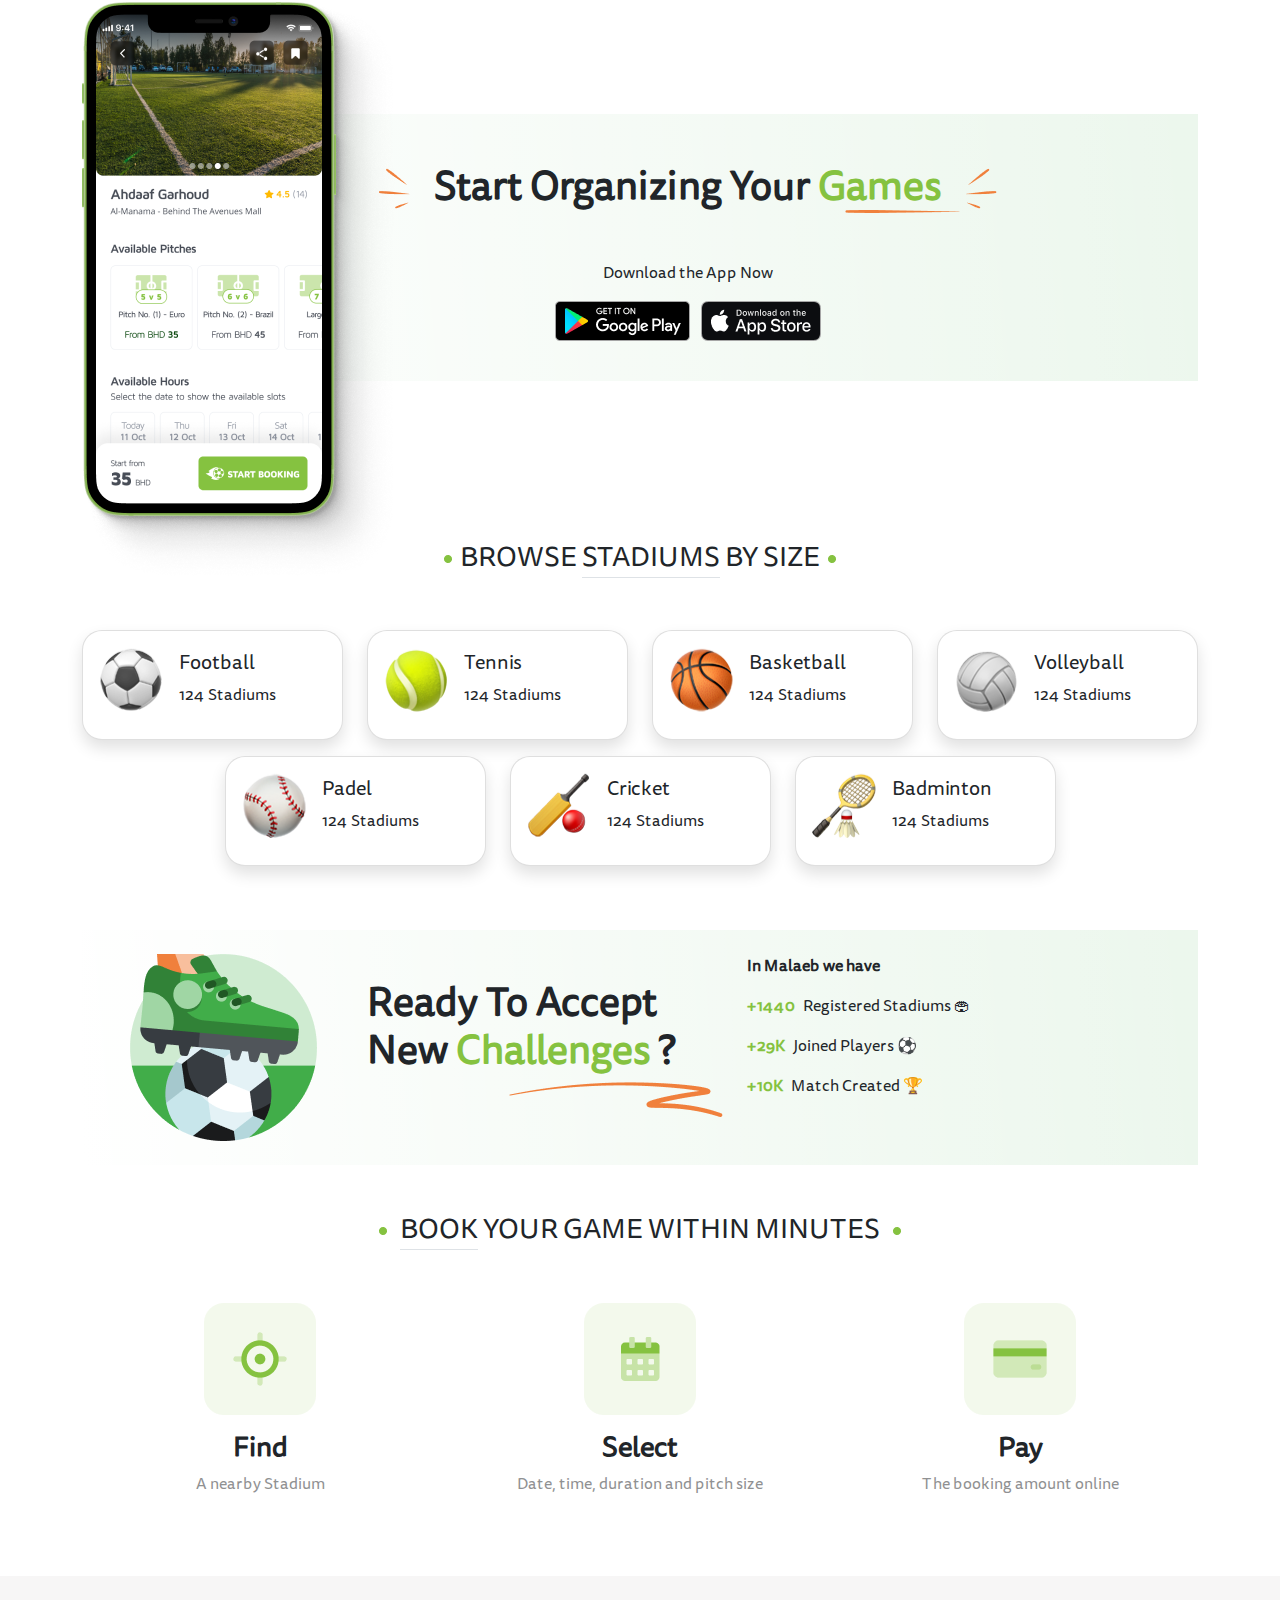
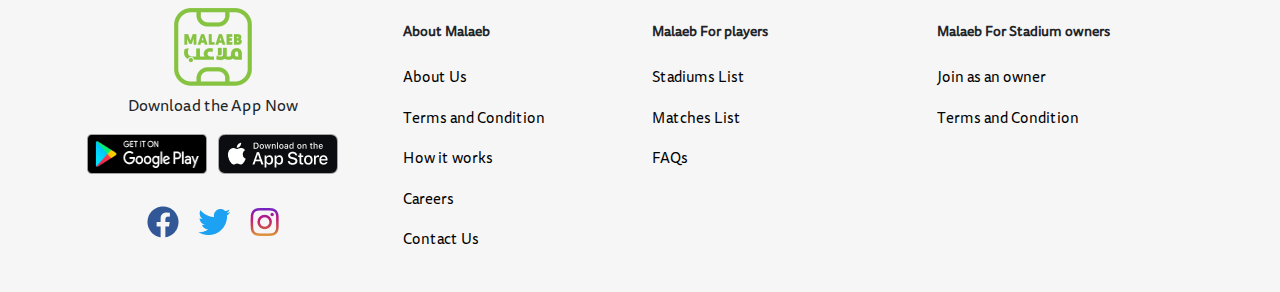
==== commit 7d2da4e9: "comment style arabic" ====
--- a/index.html
+++ b/index.html
@@ -11,7 +11,7 @@
   <link rel="stylesheet" href="https://cdnjs.cloudflare.com/ajax/libs/font-awesome/5.15.4/css/all.min.css">
   <link rel="stylesheet" href="css/swiper-bundle.min.css">
   <link rel="stylesheet" href="css/style.css">
-  <link rel="stylesheet" href="css/styleAr.css">
+  <!-- <link rel="stylesheet" href="css/styleAr.css"> -->
   <title>Malaaeb</title>
 </head>
 
